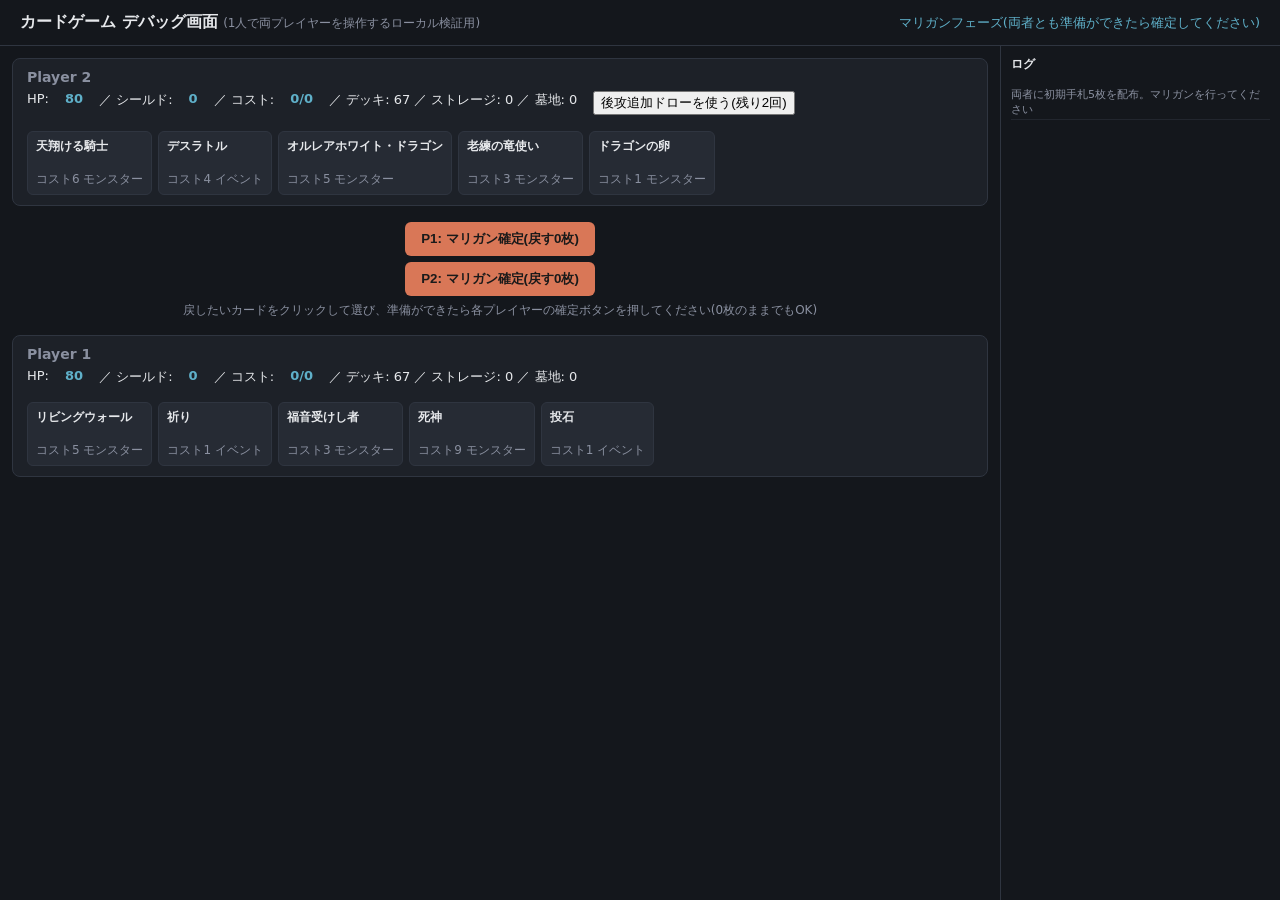
==== ui/index.html @ 90646e66 "Add files via upload" ====
<!DOCTYPE html>
<html lang="ja">
<head>
<meta charset="UTF-8" />
<meta name="viewport" content="width=device-width, initial-scale=1.0" />
<title>カードゲーム デバッグ画面</title>
<link rel="stylesheet" href="style.css" />
</head>
<body>
  <header>
    <h1>カードゲーム デバッグ画面 <span class="sub">(1人で両プレイヤーを操作するローカル検証用)</span></h1>
    <div id="turn-info"></div>
  </header>

  <main>
    <section class="player-area" id="area-p2">
      <h2>Player 2</h2>
      <div class="stats" id="stats-p2"></div>
      <div class="board" id="board-p2"></div>
      <div class="hand" id="hand-p2"></div>
    </section>

    <section class="controls">
      <button id="btn-mulligan-p1" style="display:none;">P1: マリガン確定</button>
      <button id="btn-mulligan-p2" style="display:none;">P2: マリガン確定</button>
      <button id="btn-end-turn">ターン終了</button>
      <button id="btn-confirm-keep" style="display:none;">選択を確定(未選択なら「何も残さない」)</button>
      <button id="btn-attack-face" disabled>選択中のモンスターでプレイヤーへ直接攻撃</button>
      <button id="btn-cancel-select">選択解除</button>
      <div id="selection-info"></div>
    </section>

    <section class="player-area" id="area-p1">
      <h2>Player 1</h2>
      <div class="stats" id="stats-p1"></div>
      <div class="board" id="board-p1"></div>
      <div class="hand" id="hand-p1"></div>
    </section>
  </main>

  <aside id="log-panel">
    <h3>ログ</h3>
    <div id="log-content"></div>
  </aside>

  <script type="module" src="app.js"></script>
</body>
</html>
---- ui/style.css ----
:root {
  --bg: #14171c;
  --panel: #1d2128;
  --border: #2f3540;
  --text: #e6e8eb;
  --muted: #8a90a0;
  --accent: #d97757;
  --accent2: #5fb0c9;
  --danger: #e06565;
  --good: #6fbf73;
}

* { box-sizing: border-box; }

body {
  margin: 0;
  font-family: "Hiragino Sans", "Noto Sans JP", system-ui, sans-serif;
  background: var(--bg);
  color: var(--text);
  display: grid;
  grid-template-rows: auto 1fr;
  grid-template-columns: 1fr 280px;
  min-height: 100vh;
}

header {
  grid-column: 1 / -1;
  padding: 12px 20px;
  border-bottom: 1px solid var(--border);
  display: flex;
  justify-content: space-between;
  align-items: center;
}
header h1 { font-size: 16px; margin: 0; font-weight: 600; }
header .sub { color: var(--muted); font-weight: 400; font-size: 12px; }
#turn-info { font-size: 13px; color: var(--accent2); }

main {
  display: flex;
  flex-direction: column;
  gap: 10px;
  padding: 12px;
  overflow-y: auto;
}

.player-area {
  background: var(--panel);
  border: 1px solid var(--border);
  border-radius: 8px;
  padding: 10px 14px;
}
.player-area h2 { margin: 0 0 6px; font-size: 14px; color: var(--muted); }

.stats {
  display: flex;
  gap: 16px;
  font-size: 13px;
  margin-bottom: 8px;
}
.stats b { color: var(--accent2); }

.board {
  display: grid;
  grid-template-columns: repeat(5, 1fr);
  gap: 6px;
  margin-bottom: 8px;
}

.hand {
  display: flex;
  flex-wrap: wrap;
  gap: 6px;
}

.card {
  border: 1px solid var(--border);
  border-radius: 6px;
  padding: 6px 8px;
  font-size: 12px;
  background: #262b34;
  cursor: pointer;
  min-height: 64px;
  display: flex;
  flex-direction: column;
  justify-content: space-between;
  transition: border-color 0.1s;
}
.card:hover { border-color: var(--accent2); }
.card.selected { border-color: var(--accent); box-shadow: 0 0 0 1px var(--accent); }
.card.empty-slot { background: transparent; border-style: dashed; color: var(--muted); cursor: default; align-items: center; justify-content: center; }
.card.event-zone { border-color: var(--accent2); color: var(--accent2); font-size: 11px; }
.card .name { font-weight: 600; }
.card .stat-line { color: var(--muted); }
.card .keywords { color: var(--accent); font-size: 11px; }
.card.event { border-color: var(--accent2); }
.card.sick { opacity: 0.55; }
.card button.tr-btn {
  margin-top: 4px;
  font-size: 11px;
  background: var(--accent);
  border: none;
  border-radius: 4px;
  color: #1a1a1a;
  padding: 2px 4px;
  cursor: pointer;
}

.controls {
  display: flex;
  flex-direction: column;
  align-items: center;
  gap: 6px;
  padding: 6px 0;
}
.controls button {
  background: var(--accent);
  border: none;
  color: #1a1a1a;
  font-weight: 600;
  padding: 8px 16px;
  border-radius: 6px;
  cursor: pointer;
}
.controls button:disabled { opacity: 0.4; cursor: not-allowed; }
#selection-info { font-size: 12px; color: var(--muted); min-height: 16px; }

#log-panel {
  grid-row: 2;
  grid-column: 2;
  border-left: 1px solid var(--border);
  padding: 10px;
  overflow-y: auto;
  font-size: 11px;
  color: var(--muted);
}
#log-panel h3 { font-size: 12px; color: var(--text); margin-top: 0; }
#log-content div { padding: 2px 0; border-bottom: 1px solid #22262e; }

.winner-banner {
  grid-column: 1 / -1;
  background: var(--good);
  color: #10130f;
  text-align: center;
  padding: 8px;
  font-weight: 700;
}
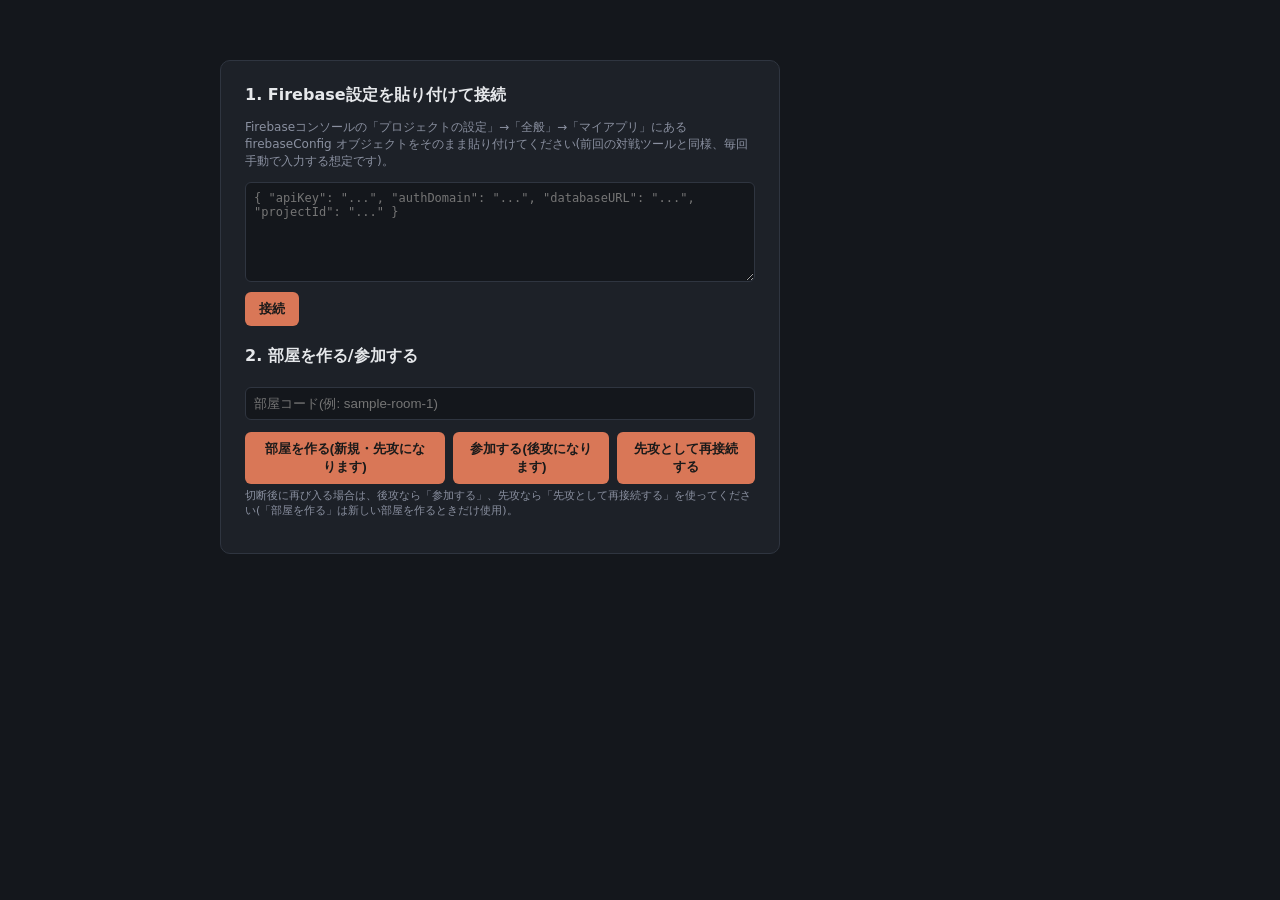
==== commit 27530dfe: "Update index.html" ====
--- a/ui/index.html
+++ b/ui/index.html
@@ -3,46 +3,125 @@
 <head>
 <meta charset="UTF-8" />
 <meta name="viewport" content="width=device-width, initial-scale=1.0" />
-<title>カードゲーム デバッグ画面</title>
+<title>カードゲーム オンライン対戦</title>
 <link rel="stylesheet" href="style.css" />
+<style>
+  #setup-screen {
+    max-width: 560px;
+    margin: 60px auto;
+    padding: 24px;
+    background: var(--panel);
+    border: 1px solid var(--border);
+    border-radius: 10px;
+  }
+  #setup-screen h2 { margin-top: 0; font-size: 16px; }
+  #setup-screen textarea {
+    width: 100%;
+    min-height: 100px;
+    background: #14171c;
+    color: var(--text);
+    border: 1px solid var(--border);
+    border-radius: 6px;
+    padding: 8px;
+    font-family: monospace;
+    font-size: 12px;
+  }
+  #setup-screen input[type="text"] {
+    width: 100%;
+    padding: 8px;
+    background: #14171c;
+    color: var(--text);
+    border: 1px solid var(--border);
+    border-radius: 6px;
+    margin: 6px 0;
+  }
+  #setup-screen .row { display: flex; gap: 8px; margin-top: 6px; }
+  #setup-screen button {
+    background: var(--accent);
+    border: none;
+    color: #1a1a1a;
+    font-weight: 600;
+    padding: 8px 14px;
+    border-radius: 6px;
+    cursor: pointer;
+  }
+  #setup-status { font-size: 12px; color: var(--muted); margin-top: 8px; white-space: pre-wrap; }
+  #game-screen { display: none; }
+  .hidden-hand-card {
+    border: 1px solid var(--border);
+    border-radius: 6px;
+    background: repeating-linear-gradient(45deg, #262b34, #262b34 6px, #2c323d 6px, #2c323d 12px);
+    min-height: 64px;
+  }
+</style>
 </head>
 <body>
-  <header>
-    <h1>カードゲーム デバッグ画面 <span class="sub">(1人で両プレイヤーを操作するローカル検証用)</span></h1>
-    <div id="turn-info"></div>
-  </header>
+  <div id="setup-screen">
+    <h2>1. Firebase設定を貼り付けて接続</h2>
+    <p style="font-size:12px;color:var(--muted);">Firebaseコンソールの「プロジェクトの設定」→「全般」→「マイアプリ」にある firebaseConfig オブジェクトをそのまま貼り付けてください(前回の対戦ツールと同様、毎回手動で入力する想定です)。</p>
+    <textarea id="firebase-config-input" placeholder='{ "apiKey": "...", "authDomain": "...", "databaseURL": "...", "projectId": "..." }'></textarea>
+    <div class="row"><button id="btn-connect">接続</button></div>
 
-  <main>
-    <section class="player-area" id="area-p2">
-      <h2>Player 2</h2>
-      <div class="stats" id="stats-p2"></div>
-      <div class="board" id="board-p2"></div>
-      <div class="hand" id="hand-p2"></div>
-    </section>
+    <h2 style="margin-top:20px;">2. 部屋を作る/参加する</h2>
+    <input type="text" id="room-code-input" placeholder="部屋コード(例: sample-room-1)" disabled />
+    <div class="row">
+      <button id="btn-create-room" disabled>部屋を作る(新規・先攻になります)</button>
+      <button id="btn-join-room" disabled>参加する(後攻になります)</button>
+      <button id="btn-rejoin-host" disabled>先攻として再接続する</button>
+    </div>
+    <p style="font-size:11px;color:var(--muted);margin-top:4px;">
+      切断後に再び入る場合は、後攻なら「参加する」、先攻なら「先攻として再接続する」を使ってください(「部屋を作る」は新しい部屋を作るときだけ使用)。
+    </p>
+    <div id="setup-status"></div>
+  </div>
 
-    <section class="controls">
-      <button id="btn-mulligan-p1" style="display:none;">P1: マリガン確定</button>
-      <button id="btn-mulligan-p2" style="display:none;">P2: マリガン確定</button>
-      <button id="btn-end-turn">ターン終了</button>
-      <button id="btn-confirm-keep" style="display:none;">選択を確定(未選択なら「何も残さない」)</button>
-      <button id="btn-attack-face" disabled>選択中のモンスターでプレイヤーへ直接攻撃</button>
-      <button id="btn-cancel-select">選択解除</button>
-      <div id="selection-info"></div>
-    </section>
+  <div id="game-screen">
+    <header>
+      <h1>カードゲーム オンライン対戦 <span class="sub" id="my-role-label"></span></h1>
+      <div id="turn-info"></div>
+    </header>
 
-    <section class="player-area" id="area-p1">
-      <h2>Player 1</h2>
-      <div class="stats" id="stats-p1"></div>
-      <div class="board" id="board-p1"></div>
-      <div class="hand" id="hand-p1"></div>
-    </section>
-  </main>
+    <main>
+      <section class="player-area" id="area-opponent">
+        <h2 id="opponent-label">相手</h2>
+        <div class="stats" id="stats-opponent"></div>
+        <div class="board" id="board-opponent"></div>
+        <div class="hand" id="hand-opponent"></div>
+      </section>
 
-  <aside id="log-panel">
-    <h3>ログ</h3>
-    <div id="log-content"></div>
-  </aside>
+      <section class="controls">
+        <button id="btn-mulligan-me" style="display:none;">マリガン確定</button>
+        <button id="btn-end-turn">ターン終了</button>
+        <button id="btn-confirm-keep" style="display:none;">選択を確定(未選択なら「何も残さない」)</button>
+        <button id="btn-attack-face" disabled>選択中のモンスターでプレイヤーへ直接攻撃</button>
+        <button id="btn-cancel-select">選択解除</button>
+        <div id="selection-info"></div>
+      </section>
 
-  <script type="module" src="app.js"></script>
+      <section class="player-area" id="area-me">
+        <h2 id="me-label">自分</h2>
+        <div class="stats" id="stats-me"></div>
+        <div class="board" id="board-me"></div>
+        <div class="hand" id="hand-me"></div>
+      </section>
+    </main>
+
+    <aside id="log-panel">
+      <h3>ログ</h3>
+      <div id="log-content"></div>
+    </aside>
+  </div>
+
+  <div id="zone-modal-overlay" style="display:none;">
+    <div id="zone-modal">
+      <div id="zone-modal-header">
+        <span id="zone-modal-title"></span>
+        <button id="zone-modal-close">閉じる</button>
+      </div>
+      <div id="zone-modal-content"></div>
+    </div>
+  </div>
+
+  <script type="module" src="online-app.js"></script>
 </body>
 </html>
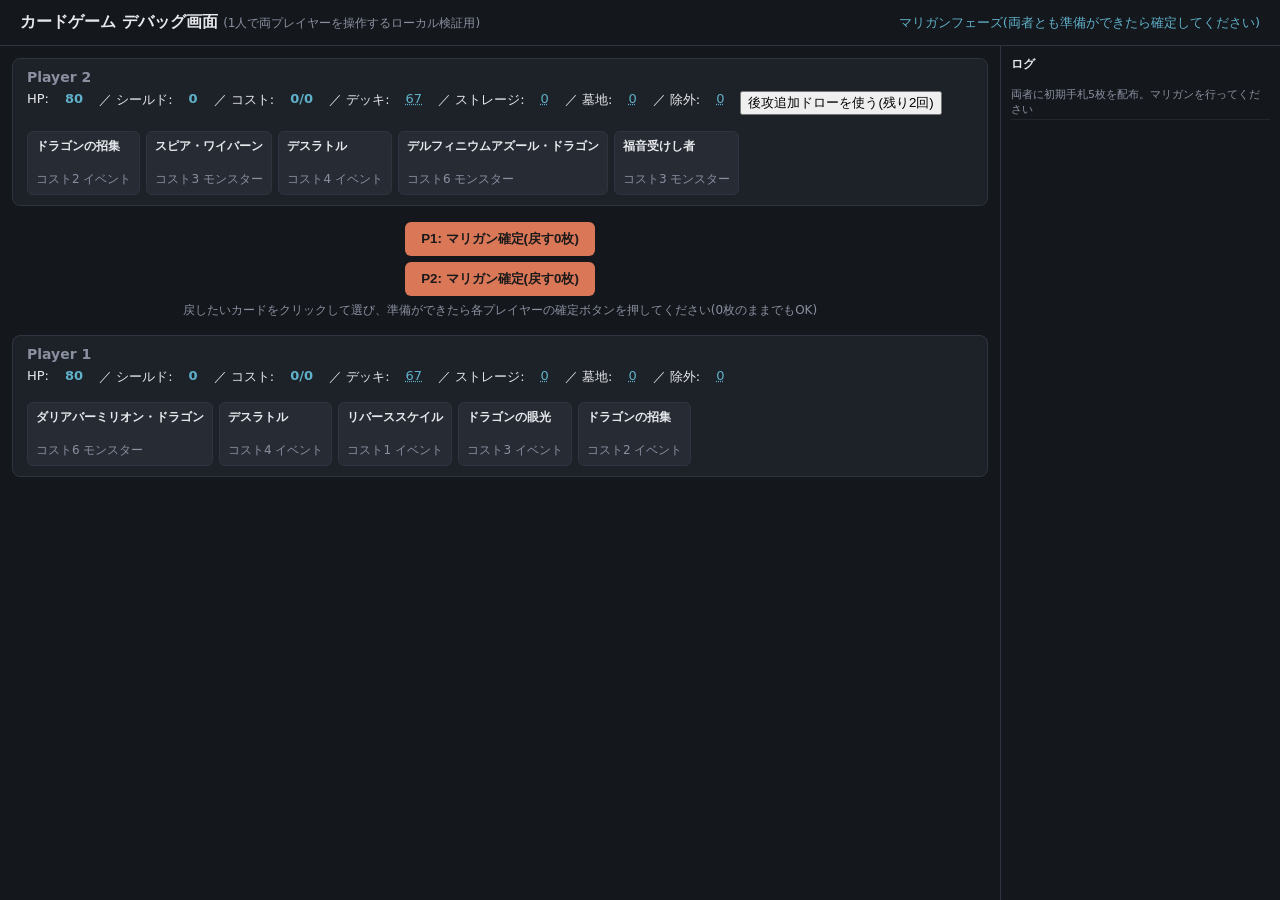
==== commit e951a0d0: "Update index.html" ====
--- a/ui/index.html
+++ b/ui/index.html
@@ -3,114 +3,45 @@
 <head>
 <meta charset="UTF-8" />
 <meta name="viewport" content="width=device-width, initial-scale=1.0" />
-<title>カードゲーム オンライン対戦</title>
+<title>カードゲーム デバッグ画面</title>
 <link rel="stylesheet" href="style.css" />
-<style>
-  #setup-screen {
-    max-width: 560px;
-    margin: 60px auto;
-    padding: 24px;
-    background: var(--panel);
-    border: 1px solid var(--border);
-    border-radius: 10px;
-  }
-  #setup-screen h2 { margin-top: 0; font-size: 16px; }
-  #setup-screen textarea {
-    width: 100%;
-    min-height: 100px;
-    background: #14171c;
-    color: var(--text);
-    border: 1px solid var(--border);
-    border-radius: 6px;
-    padding: 8px;
-    font-family: monospace;
-    font-size: 12px;
-  }
-  #setup-screen input[type="text"] {
-    width: 100%;
-    padding: 8px;
-    background: #14171c;
-    color: var(--text);
-    border: 1px solid var(--border);
-    border-radius: 6px;
-    margin: 6px 0;
-  }
-  #setup-screen .row { display: flex; gap: 8px; margin-top: 6px; }
-  #setup-screen button {
-    background: var(--accent);
-    border: none;
-    color: #1a1a1a;
-    font-weight: 600;
-    padding: 8px 14px;
-    border-radius: 6px;
-    cursor: pointer;
-  }
-  #setup-status { font-size: 12px; color: var(--muted); margin-top: 8px; white-space: pre-wrap; }
-  #game-screen { display: none; }
-  .hidden-hand-card {
-    border: 1px solid var(--border);
-    border-radius: 6px;
-    background: repeating-linear-gradient(45deg, #262b34, #262b34 6px, #2c323d 6px, #2c323d 12px);
-    min-height: 64px;
-  }
-</style>
 </head>
 <body>
-  <div id="setup-screen">
-    <h2>1. Firebase設定を貼り付けて接続</h2>
-    <p style="font-size:12px;color:var(--muted);">Firebaseコンソールの「プロジェクトの設定」→「全般」→「マイアプリ」にある firebaseConfig オブジェクトをそのまま貼り付けてください(前回の対戦ツールと同様、毎回手動で入力する想定です)。</p>
-    <textarea id="firebase-config-input" placeholder='{ "apiKey": "...", "authDomain": "...", "databaseURL": "...", "projectId": "..." }'></textarea>
-    <div class="row"><button id="btn-connect">接続</button></div>
+  <header>
+    <h1>カードゲーム デバッグ画面 <span class="sub">(1人で両プレイヤーを操作するローカル検証用)</span></h1>
+    <div id="turn-info"></div>
+  </header>
 
-    <h2 style="margin-top:20px;">2. 部屋を作る/参加する</h2>
-    <input type="text" id="room-code-input" placeholder="部屋コード(例: sample-room-1)" disabled />
-    <div class="row">
-      <button id="btn-create-room" disabled>部屋を作る(新規・先攻になります)</button>
-      <button id="btn-join-room" disabled>参加する(後攻になります)</button>
-      <button id="btn-rejoin-host" disabled>先攻として再接続する</button>
-    </div>
-    <p style="font-size:11px;color:var(--muted);margin-top:4px;">
-      切断後に再び入る場合は、後攻なら「参加する」、先攻なら「先攻として再接続する」を使ってください(「部屋を作る」は新しい部屋を作るときだけ使用)。
-    </p>
-    <div id="setup-status"></div>
-  </div>
+  <main>
+    <section class="player-area" id="area-p2">
+      <h2>Player 2</h2>
+      <div class="stats" id="stats-p2"></div>
+      <div class="board" id="board-p2"></div>
+      <div class="hand" id="hand-p2"></div>
+    </section>
 
-  <div id="game-screen">
-    <header>
-      <h1>カードゲーム オンライン対戦 <span class="sub" id="my-role-label"></span></h1>
-      <div id="turn-info"></div>
-    </header>
+    <section class="controls">
+      <button id="btn-mulligan-p1" style="display:none;">P1: マリガン確定</button>
+      <button id="btn-mulligan-p2" style="display:none;">P2: マリガン確定</button>
+      <button id="btn-end-turn">ターン終了</button>
+      <button id="btn-confirm-keep" style="display:none;">選択を確定(未選択なら「何も残さない」)</button>
+      <button id="btn-attack-face" disabled>選択中のモンスターでプレイヤーへ直接攻撃</button>
+      <button id="btn-cancel-select">選択解除</button>
+      <div id="selection-info"></div>
+    </section>
 
-    <main>
-      <section class="player-area" id="area-opponent">
-        <h2 id="opponent-label">相手</h2>
-        <div class="stats" id="stats-opponent"></div>
-        <div class="board" id="board-opponent"></div>
-        <div class="hand" id="hand-opponent"></div>
-      </section>
+    <section class="player-area" id="area-p1">
+      <h2>Player 1</h2>
+      <div class="stats" id="stats-p1"></div>
+      <div class="board" id="board-p1"></div>
+      <div class="hand" id="hand-p1"></div>
+    </section>
+  </main>
 
-      <section class="controls">
-        <button id="btn-mulligan-me" style="display:none;">マリガン確定</button>
-        <button id="btn-end-turn">ターン終了</button>
-        <button id="btn-confirm-keep" style="display:none;">選択を確定(未選択なら「何も残さない」)</button>
-        <button id="btn-attack-face" disabled>選択中のモンスターでプレイヤーへ直接攻撃</button>
-        <button id="btn-cancel-select">選択解除</button>
-        <div id="selection-info"></div>
-      </section>
-
-      <section class="player-area" id="area-me">
-        <h2 id="me-label">自分</h2>
-        <div class="stats" id="stats-me"></div>
-        <div class="board" id="board-me"></div>
-        <div class="hand" id="hand-me"></div>
-      </section>
-    </main>
-
-    <aside id="log-panel">
-      <h3>ログ</h3>
-      <div id="log-content"></div>
-    </aside>
-  </div>
+  <aside id="log-panel">
+    <h3>ログ</h3>
+    <div id="log-content"></div>
+  </aside>
 
   <div id="zone-modal-overlay" style="display:none;">
     <div id="zone-modal">
@@ -122,6 +53,16 @@
     </div>
   </div>
 
-  <script type="module" src="online-app.js"></script>
+  <div id="picker-modal-overlay" style="display:none;">
+    <div id="zone-modal">
+      <div id="zone-modal-header">
+        <span id="picker-modal-title"></span>
+        <button id="picker-modal-cancel">キャンセル</button>
+      </div>
+      <div id="picker-modal-list"></div>
+    </div>
+  </div>
+
+  <script type="module" src="app.js"></script>
 </body>
 </html>
--- a/ui/style.css
+++ b/ui/style.css
@@ -104,6 +104,11 @@
   padding: 2px 4px;
   cursor: pointer;
 }
+.card .tr-countdown {
+  margin-top: 4px;
+  font-size: 10px;
+  color: var(--muted);
+}
 
 .controls {
   display: flex;
@@ -144,3 +149,54 @@
   padding: 8px;
   font-weight: 700;
 }
+
+.zone-link {
+  text-decoration: underline dotted;
+  cursor: pointer;
+  color: var(--accent2);
+}
+.zone-link:hover { color: var(--accent); }
+
+#zone-modal-overlay {
+  position: fixed;
+  inset: 0;
+  background: rgba(0,0,0,0.6);
+  display: flex;
+  align-items: center;
+  justify-content: center;
+  z-index: 100;
+}
+#zone-modal {
+  background: var(--panel);
+  border: 1px solid var(--border);
+  border-radius: 8px;
+  width: min(420px, 90vw);
+  max-height: 70vh;
+  display: flex;
+  flex-direction: column;
+}
+#zone-modal-header {
+  display: flex;
+  justify-content: space-between;
+  align-items: center;
+  padding: 10px 14px;
+  border-bottom: 1px solid var(--border);
+  font-weight: 600;
+}
+#zone-modal-header button {
+  background: var(--accent);
+  border: none;
+  color: #1a1a1a;
+  padding: 4px 10px;
+  border-radius: 4px;
+  cursor: pointer;
+}
+#zone-modal-content {
+  padding: 10px 14px;
+  overflow-y: auto;
+  font-size: 13px;
+}
+#zone-modal-content div {
+  padding: 3px 0;
+  border-bottom: 1px solid #22262e;
+}
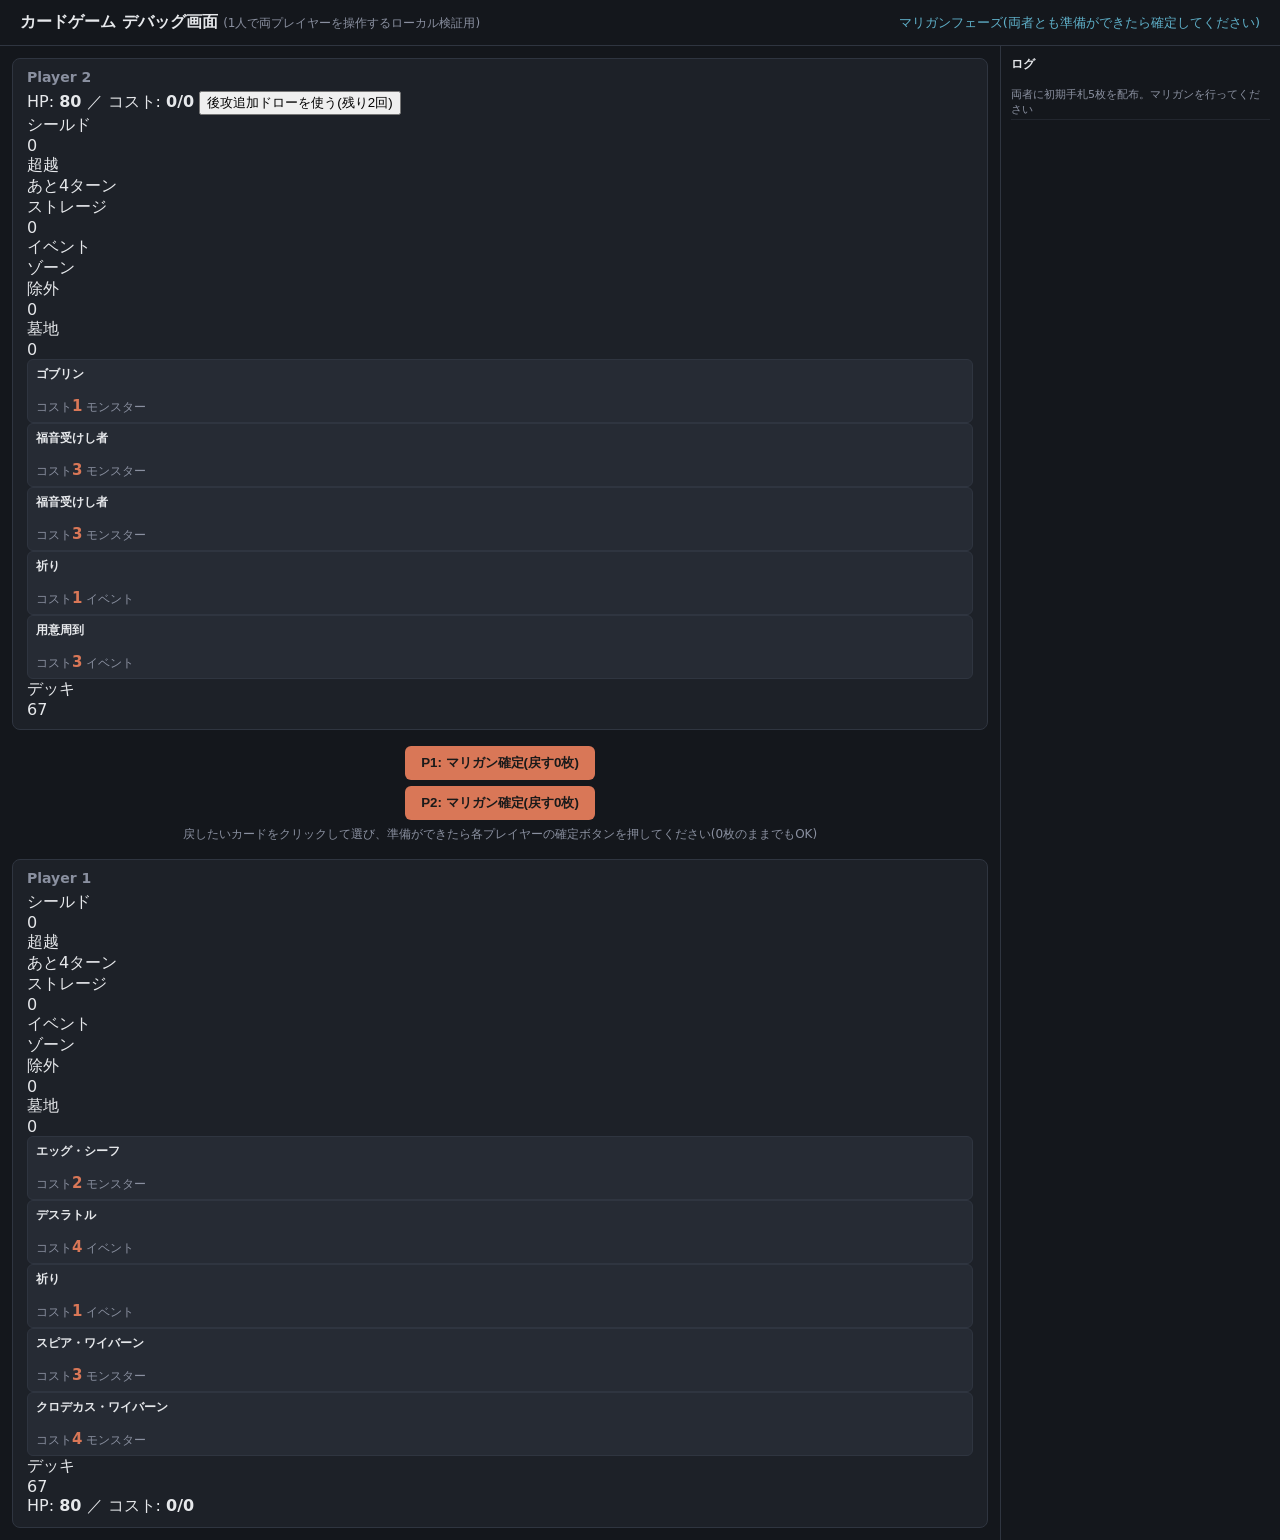
==== commit c41db6de: "Update index.html" ====
--- a/ui/index.html
+++ b/ui/index.html
@@ -15,9 +15,42 @@
   <main>
     <section class="player-area" id="area-p2">
       <h2>Player 2</h2>
-      <div class="stats" id="stats-p2"></div>
-      <div class="board" id="board-p2"></div>
-      <div class="hand" id="hand-p2"></div>
+      <div class="mini-stats" id="stats-p2"></div>
+      <div class="board-layout">
+        <div class="side-col left-col">
+          <div class="zone-box shield-box">
+            <div class="zone-label">シールド</div>
+            <div class="zone-value shield-value" id="shield-value-p2">0</div>
+          </div>
+          <div class="zone-box transcend-box" id="transcend-box-p2">
+            <div class="zone-label">超越</div>
+            <div class="zone-value" id="transcend-value-p2">-</div>
+          </div>
+          <div class="zone-box clickable-zone" id="storage-zone-p2">
+            <div class="zone-label">ストレージ</div>
+            <div class="zone-value" id="storage-count-p2">0</div>
+          </div>
+        </div>
+        <div class="board-row" id="board-p2"></div>
+        <div class="zone-box event-zone-box">
+          <div class="zone-label">イベント<br />ゾーン</div>
+        </div>
+        <div class="side-col right-stack">
+          <div class="zone-box clickable-zone" id="exile-zone-p2">
+            <div class="zone-label">除外</div>
+            <div class="zone-value" id="exile-count-p2">0</div>
+          </div>
+          <div class="zone-box clickable-zone" id="graveyard-zone-p2">
+            <div class="zone-label">墓地</div>
+            <div class="zone-value" id="graveyard-count-p2">0</div>
+          </div>
+        </div>
+        <div class="hand-row" id="hand-p2"></div>
+        <div class="zone-box clickable-zone deck-zone-box" id="deck-zone-p2">
+          <div class="zone-label">デッキ</div>
+          <div class="zone-value" id="deck-count-p2">0</div>
+        </div>
+      </div>
     </section>
 
     <section class="controls">
@@ -32,9 +65,42 @@
 
     <section class="player-area" id="area-p1">
       <h2>Player 1</h2>
-      <div class="stats" id="stats-p1"></div>
-      <div class="board" id="board-p1"></div>
-      <div class="hand" id="hand-p1"></div>
+      <div class="board-layout">
+        <div class="side-col left-col">
+          <div class="zone-box shield-box">
+            <div class="zone-label">シールド</div>
+            <div class="zone-value shield-value" id="shield-value-p1">0</div>
+          </div>
+          <div class="zone-box transcend-box" id="transcend-box-p1">
+            <div class="zone-label">超越</div>
+            <div class="zone-value" id="transcend-value-p1">-</div>
+          </div>
+          <div class="zone-box clickable-zone" id="storage-zone-p1">
+            <div class="zone-label">ストレージ</div>
+            <div class="zone-value" id="storage-count-p1">0</div>
+          </div>
+        </div>
+        <div class="board-row" id="board-p1"></div>
+        <div class="zone-box event-zone-box">
+          <div class="zone-label">イベント<br />ゾーン</div>
+        </div>
+        <div class="side-col right-stack">
+          <div class="zone-box clickable-zone" id="exile-zone-p1">
+            <div class="zone-label">除外</div>
+            <div class="zone-value" id="exile-count-p1">0</div>
+          </div>
+          <div class="zone-box clickable-zone" id="graveyard-zone-p1">
+            <div class="zone-label">墓地</div>
+            <div class="zone-value" id="graveyard-count-p1">0</div>
+          </div>
+        </div>
+        <div class="hand-row" id="hand-p1"></div>
+        <div class="zone-box clickable-zone deck-zone-box" id="deck-zone-p1">
+          <div class="zone-label">デッキ</div>
+          <div class="zone-value" id="deck-count-p1">0</div>
+        </div>
+      </div>
+      <div class="mini-stats" id="stats-p1"></div>
     </section>
   </main>
 
--- a/ui/style.css
+++ b/ui/style.css
@@ -84,6 +84,7 @@
   flex-direction: column;
   justify-content: space-between;
   transition: border-color 0.1s;
+  position: relative; /* ツールチップの基準位置にする */
 }
 .card:hover { border-color: var(--accent2); }
 .card.selected { border-color: var(--accent); box-shadow: 0 0 0 1px var(--accent); }
@@ -91,9 +92,40 @@
 .card.event-zone { border-color: var(--accent2); color: var(--accent2); font-size: 11px; }
 .card .name { font-weight: 600; }
 .card .stat-line { color: var(--muted); }
+.card .cost-num {
+  color: var(--accent);
+  font-weight: 800;
+  font-size: 1.25em;
+}
 .card .keywords { color: var(--accent); font-size: 11px; }
 .card.event { border-color: var(--accent2); }
 .card.sick { opacity: 0.55; }
+
+/* カード効果のホバーツールチップ(偉人カードゲームと同様の仕様) */
+.card-effect-tooltip {
+  position: absolute;
+  left: 50%;
+  bottom: calc(100% + 6px);
+  transform: translateX(-50%);
+  width: max-content;
+  max-width: 220px;
+  background: #0f1216;
+  border: 1px solid var(--accent2);
+  border-radius: 6px;
+  padding: 8px 10px;
+  font-size: 11px;
+  line-height: 1.5;
+  color: var(--text);
+  white-space: normal;
+  z-index: 50;
+  opacity: 0;
+  pointer-events: none;
+  transition: opacity 0.1s;
+  box-shadow: 0 4px 12px rgba(0,0,0,0.5);
+}
+.card:hover .card-effect-tooltip {
+  opacity: 1;
+}
 .card button.tr-btn {
   margin-top: 4px;
   font-size: 11px;
@@ -200,3 +232,24 @@
   padding: 3px 0;
   border-bottom: 1px solid #22262e;
 }
+
+#picker-modal-list {
+  padding: 10px 14px;
+  overflow-y: auto;
+  display: flex;
+  flex-direction: column;
+  gap: 6px;
+}
+#picker-modal-list button.picker-item {
+  text-align: left;
+  background: #262b34;
+  border: 1px solid var(--border);
+  color: var(--text);
+  padding: 8px 10px;
+  border-radius: 6px;
+  cursor: pointer;
+  font-size: 13px;
+}
+#picker-modal-list button.picker-item:hover {
+  border-color: var(--accent2);
+}
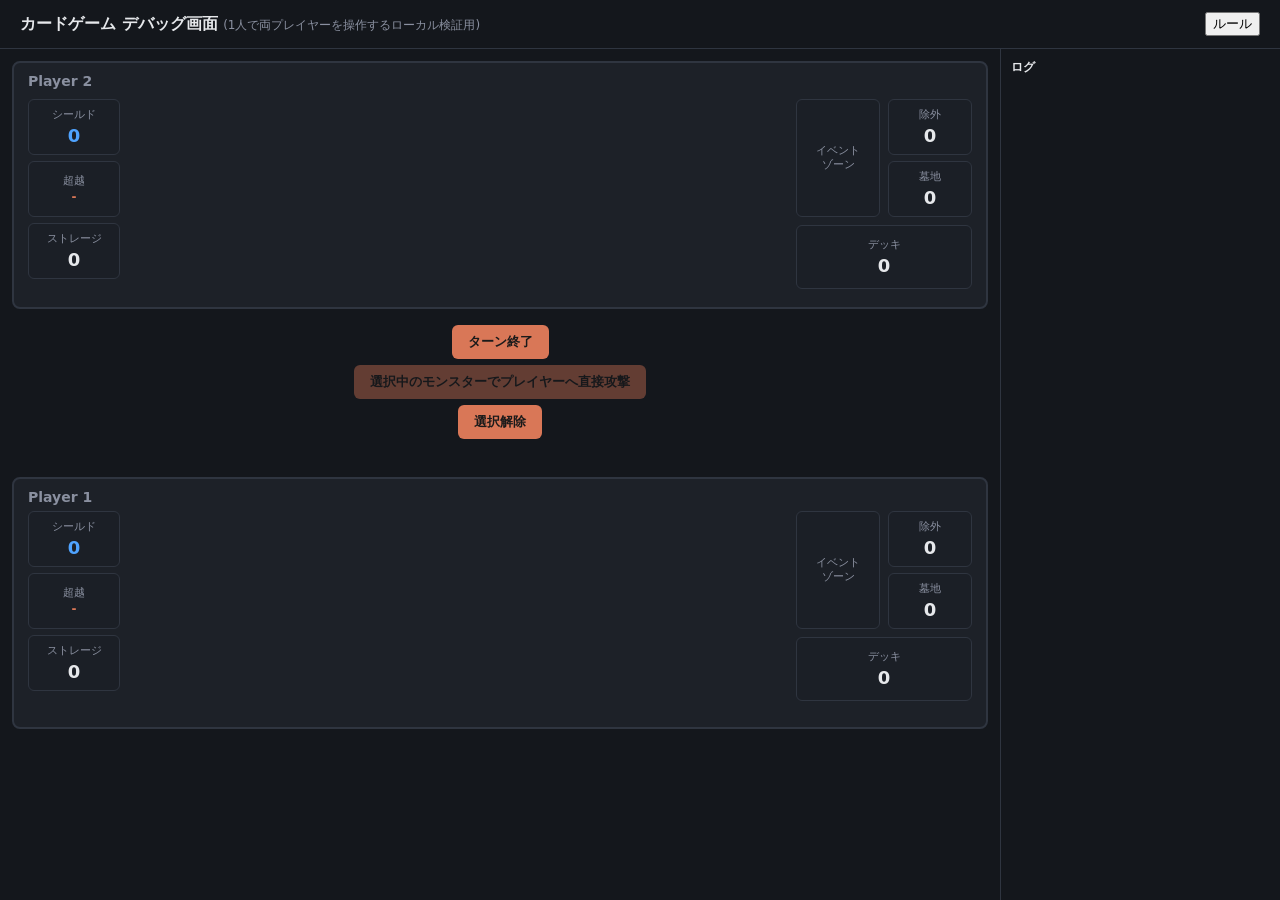
==== commit 3727ad3a: "Update index.html" ====
--- a/ui/index.html
+++ b/ui/index.html
@@ -10,6 +10,7 @@
   <header>
     <h1>カードゲーム デバッグ画面 <span class="sub">(1人で両プレイヤーを操作するローカル検証用)</span></h1>
     <div id="turn-info"></div>
+    <button class="btn-open-rules">ルール</button>
   </header>
 
   <main>
@@ -32,7 +33,7 @@
           </div>
         </div>
         <div class="board-row" id="board-p2"></div>
-        <div class="zone-box event-zone-box">
+        <div class="zone-box event-zone-box" id="event-zone-p2">
           <div class="zone-label">イベント<br />ゾーン</div>
         </div>
         <div class="side-col right-stack">
@@ -81,7 +82,7 @@
           </div>
         </div>
         <div class="board-row" id="board-p1"></div>
-        <div class="zone-box event-zone-box">
+        <div class="zone-box event-zone-box" id="event-zone-p1">
           <div class="zone-label">イベント<br />ゾーン</div>
         </div>
         <div class="side-col right-stack">
@@ -129,6 +130,16 @@
     </div>
   </div>
 
+  <div id="rules-modal-overlay" style="display:none;">
+    <div id="rules-modal">
+      <div id="rules-modal-header">
+        <button id="btn-close-rules">✕ 閉じる</button>
+        <span class="rules-modal-title">ルール説明</span>
+      </div>
+      <div id="rules-modal-content"></div>
+    </div>
+  </div>
+
   <script type="module" src="app.js"></script>
 </body>
 </html>
--- a/ui/style.css
+++ b/ui/style.css
@@ -35,6 +35,34 @@
 header .sub { color: var(--muted); font-weight: 400; font-size: 12px; }
 #turn-info { font-size: 13px; color: var(--accent2); }
 
+/* 「ゲームを終了する」はターン終了ボタンと間違えて押されないよう、中央から離した右上に配置する */
+#header-end-game-controls {
+  display: flex;
+  gap: 6px;
+}
+#header-end-game-controls button {
+  font-size: 11px;
+  padding: 5px 10px;
+  border-radius: 5px;
+  border: 1px solid var(--border);
+  background: transparent;
+  color: var(--muted);
+  cursor: pointer;
+}
+#header-end-game-controls button:hover {
+  border-color: var(--danger);
+  color: var(--danger);
+}
+#header-end-game-controls #btn-end-game-confirm {
+  background: var(--danger);
+  border-color: var(--danger);
+  color: #fff;
+}
+#header-end-game-controls #btn-end-game-confirm:hover {
+  opacity: 0.85;
+  color: #fff;
+}
+
 main {
   display: flex;
   flex-direction: column;
@@ -45,31 +73,193 @@
 
 .player-area {
   background: var(--panel);
-  border: 1px solid var(--border);
+  border: 2px solid var(--border);
   border-radius: 8px;
   padding: 10px 14px;
+  transition: border-color 0.15s, box-shadow 0.15s;
 }
 .player-area h2 { margin: 0 0 6px; font-size: 14px; color: var(--muted); }
 
-.stats {
+/* 現在ターン中のプレイヤーの盤面を色付きの枠線でわかりやすくする */
+.player-area.active-turn {
+  border-color: var(--good);
+  box-shadow: 0 0 0 1px var(--good);
+}
+.player-area.active-turn h2 {
+  color: var(--good);
+}
+.player-area.active-turn h2::after {
+  content: "● 手番";
+  margin-left: 6px;
+  font-size: 11px;
+  font-weight: 700;
+}
+
+.mini-stats {
   display: flex;
   gap: 16px;
-  font-size: 13px;
-  margin-bottom: 8px;
-}
-.stats b { color: var(--accent2); }
-
-.board {
+  font-size: 12px;
+  color: var(--muted);
+  margin: 4px 0;
+}
+.mini-stats b { color: var(--accent2); }
+
+/* 盤面レイアウト: 左列(シールド/HP/超越/ストレージ/除外) - 中央(場/手札) -
+   イベントゾーン - 右列(コスト/墓地) - デッキ(中央〜右をまたぐ) - ターン終了ボタン(自分側のみ) */
+.board-layout {
   display: grid;
-  grid-template-columns: repeat(5, 1fr);
+  grid-template-columns: 92px 1fr 84px 84px;
+  grid-template-rows: auto auto auto;
+  gap: 8px;
+}
+.left-col {
+  grid-column: 1;
+  grid-row: 1 / 3;
+}
+.board-row {
+  grid-column: 2;
+  grid-row: 1;
+  display: grid;
+  grid-template-columns: repeat(4, 1fr);
   gap: 6px;
-  margin-bottom: 8px;
-}
-
-.hand {
+}
+.hand-row {
+  grid-column: 2;
+  grid-row: 2;
   display: flex;
   flex-wrap: wrap;
   gap: 6px;
+  align-content: flex-start;
+  position: relative; /* 直接攻撃ヒント表示の基準位置にする */
+  min-height: 64px; /* 手札が少ない/0枚でも、場(カード1枚分)と同じくらいの高さを常に確保し、クリックしやすくする */
+}
+.event-zone-box {
+  grid-column: 3;
+  grid-row: 1;
+}
+.right-stack {
+  grid-column: 4;
+  grid-row: 1;
+}
+.deck-zone-box {
+  grid-column: 3 / 5;
+  grid-row: 2;
+}
+/* 相手側は自分側と鏡写しにするため、場/手札(および付随するイベントゾーン・右列・デッキ)の行を入れ替える */
+.board-layout.mirrored .board-row { grid-row: 2; }
+.board-layout.mirrored .hand-row { grid-row: 1; }
+.board-layout.mirrored .event-zone-box { grid-row: 2; }
+.board-layout.mirrored .right-stack { grid-row: 2; }
+.board-layout.mirrored .deck-zone-box { grid-row: 1; }
+
+/* 手札ゾーンに攻撃対象としてのヒント表示を出す(モンスター選択中、相手の手札ゾーンをクリックで直接攻撃) */
+.hand-row.attack-target-hint {
+  outline: 2px dashed var(--danger);
+  outline-offset: 2px;
+  cursor: pointer;
+}
+.hand-row.attack-target-hint::after {
+  content: "プレイヤーへ直接攻撃";
+  position: absolute;
+  inset: 0;
+  display: flex;
+  align-items: center;
+  justify-content: center;
+  background: rgba(224, 101, 101, 0.15);
+  color: var(--danger);
+  font-weight: 700;
+  font-size: 13px;
+  pointer-events: none;
+}
+
+/* デッキの下に配置するターン終了ボタン(デッキと同程度の大きさ・見た目) */
+.turn-action-btn {
+  grid-column: 3 / 5;
+  grid-row: 3;
+  width: 100%;
+  min-height: 56px;
+  border: 1px solid var(--border);
+  border-radius: 6px;
+  background: var(--accent);
+  color: #1a1a1a;
+  font-weight: 700;
+  font-size: 14px;
+  cursor: pointer;
+}
+.turn-action-btn:disabled {
+  background: #262b34;
+  color: var(--muted);
+  border-color: var(--border);
+  cursor: default;
+}
+
+.side-col {
+  display: flex;
+  flex-direction: column;
+  gap: 6px;
+  height: 100%;
+}
+
+.zone-box {
+  border: 1px solid var(--border);
+  border-radius: 6px;
+  background: #1b1f26;
+  padding: 6px 8px;
+  text-align: center;
+  min-height: 56px;
+  display: flex;
+  flex-direction: column;
+  align-items: center;
+  justify-content: center;
+}
+.zone-box .zone-label {
+  font-size: 11px;
+  color: var(--muted);
+  line-height: 1.3;
+}
+.zone-box .zone-value {
+  font-size: 18px;
+  font-weight: 700;
+  margin-top: 2px;
+}
+.zone-box.shield-box .shield-value {
+  color: #4fa3ff; /* シールドはプレイヤーへのダメージに直結するため、他の数字と違う青系で強調 */
+}
+.zone-box.hp-box .zone-value {
+  color: var(--good); /* HPは緑系で表示 */
+}
+.zone-box.cost-box .zone-value {
+  color: var(--accent); /* コストはカード上の表記と揃えてアクセントカラーで表示 */
+}
+.zone-box.transcend-box .zone-value {
+  font-size: 12px;
+  color: var(--accent);
+}
+.zone-box.transcend-box.available .zone-value {
+  color: var(--good);
+  font-weight: 700;
+}
+.zone-box.transcend-box.selecting {
+  border-color: var(--good);
+  box-shadow: 0 0 0 1px var(--good);
+  background: rgba(111, 191, 115, 0.12);
+}
+.zone-box.clickable-zone {
+  cursor: pointer;
+  transition: border-color 0.1s;
+}
+.zone-box.clickable-zone:hover {
+  border-color: var(--accent2);
+}
+.event-zone-box {
+  color: var(--accent2);
+}
+/* 除外:ほぼゲームに関与しないため、他ゾーンのような大きな枠は使わず、
+   墓地等と同様にクリックで中身を確認できる小さいテキストリンクとして表示する */
+.exile-mini-link {
+  font-size: 12px;
+  text-align: center;
+  padding: 2px 0;
 }
 
 .card {
@@ -91,6 +281,16 @@
 .card.empty-slot { background: transparent; border-style: dashed; color: var(--muted); cursor: default; align-items: center; justify-content: center; }
 .card.event-zone { border-color: var(--accent2); color: var(--accent2); font-size: 11px; }
 .card .name { font-weight: 600; }
+.card .race-line {
+  font-size: 11px;
+  color: var(--muted);
+  line-height: 1.2;
+}
+.card .name.monster-name {
+  font-size: 15px;
+  font-weight: 800;
+  line-height: 1.25;
+}
 .card .stat-line { color: var(--muted); }
 .card .cost-num {
   color: var(--accent);
@@ -100,6 +300,11 @@
 .card .keywords { color: var(--accent); font-size: 11px; }
 .card.event { border-color: var(--accent2); }
 .card.sick { opacity: 0.55; }
+/* 超越の選択待ちモード中、対象になりうる自分のモンスターを目立たせる */
+.card.transcend-candidate {
+  border-color: var(--good);
+  box-shadow: 0 0 0 1px var(--good);
+}
 
 /* カード効果のホバーツールチップ(偉人カードゲームと同様の仕様) */
 .card-effect-tooltip {
@@ -126,21 +331,6 @@
 .card:hover .card-effect-tooltip {
   opacity: 1;
 }
-.card button.tr-btn {
-  margin-top: 4px;
-  font-size: 11px;
-  background: var(--accent);
-  border: none;
-  border-radius: 4px;
-  color: #1a1a1a;
-  padding: 2px 4px;
-  cursor: pointer;
-}
-.card .tr-countdown {
-  margin-top: 4px;
-  font-size: 10px;
-  color: var(--muted);
-}
 
 .controls {
   display: flex;
@@ -253,3 +443,81 @@
 #picker-modal-list button.picker-item:hover {
   border-color: var(--accent2);
 }
+
+/* ==========================================================
+   演出・効果音まわり(カード破壊・ダメージ・回復・召喚・ドロー)
+   JS側(app.js / online-app.js)のprocessUiEvents()から生成される。
+   ========================================================== */
+
+/* モンスターが破壊された瞬間、その枠に一瞬重ねて表示する演出。
+   派手めに: 赤い閃光→カード名がひび割れるように拡大しながらフェードアウト */
+.destroy-fx {
+  position: fixed;
+  pointer-events: none;
+  z-index: 500;
+  display: flex;
+  align-items: center;
+  justify-content: center;
+  border-radius: 8px;
+  animation: destroy-flash 0.6s ease-out forwards;
+}
+.destroy-fx-label {
+  font-weight: 700;
+  font-size: 13px;
+  color: #fff;
+  background: rgba(224, 101, 101, 0.92);
+  padding: 4px 10px;
+  border-radius: 6px;
+  box-shadow: 0 0 18px 4px rgba(224, 101, 101, 0.85);
+  animation: destroy-label 0.6s ease-out forwards;
+  white-space: nowrap;
+}
+@keyframes destroy-flash {
+  0% { background: rgba(224, 101, 101, 0.55); box-shadow: 0 0 0 0 rgba(224,101,101,0.9); }
+  15% { background: rgba(224, 101, 101, 0.28); box-shadow: 0 0 24px 10px rgba(224,101,101,0.6); }
+  100% { background: rgba(224, 101, 101, 0); box-shadow: 0 0 0 0 rgba(224,101,101,0); }
+}
+@keyframes destroy-label {
+  0% { transform: scale(0.7) rotate(-2deg); opacity: 0; }
+  20% { transform: scale(1.15) rotate(1deg); opacity: 1; }
+  70% { transform: scale(1) rotate(0deg); opacity: 1; }
+  100% { transform: scale(1.3) rotate(0deg); opacity: 0; }
+}
+
+/* まだ場に残っているモンスターがダメージを受けたときの、控えめな一瞬の赤フラッシュ */
+.card.hit-flash {
+  animation: hit-flash-anim 0.3s ease-out;
+}
+@keyframes hit-flash-anim {
+  0% { box-shadow: 0 0 0 2px rgba(224, 101, 101, 0.9) inset; }
+  100% { box-shadow: 0 0 0 0 rgba(224, 101, 101, 0) inset; }
+}
+
+/* 召喚された瞬間、控えめにポップインする演出 */
+.card.summon-pop {
+  animation: summon-pop-anim 0.35s ease-out;
+}
+@keyframes summon-pop-anim {
+  0% { transform: scale(0.85); opacity: 0.4; }
+  100% { transform: scale(1); opacity: 1; }
+}
+
+/* ダメージ・回復の数値ポップアップ(控えめ) */
+.floating-fx {
+  position: fixed;
+  pointer-events: none;
+  z-index: 500;
+  font-weight: 700;
+  font-size: 13px;
+  transform: translate(-50%, 0);
+  animation: float-up 0.9s ease-out forwards;
+  white-space: nowrap;
+}
+.floating-fx.dmg-text { color: #ff8a8a; text-shadow: 0 0 4px rgba(0,0,0,0.6); }
+.floating-fx.dmg-text-big { color: #ff8a8a; font-size: 18px; text-shadow: 0 0 6px rgba(0,0,0,0.7); }
+.floating-fx.heal-text { color: #8fe0a0; font-size: 15px; text-shadow: 0 0 5px rgba(0,0,0,0.7); }
+@keyframes float-up {
+  0% { opacity: 0; transform: translate(-50%, 4px) scale(0.9); }
+  15% { opacity: 1; transform: translate(-50%, -6px) scale(1.05); }
+  100% { opacity: 0; transform: translate(-50%, -34px) scale(1); }
+}
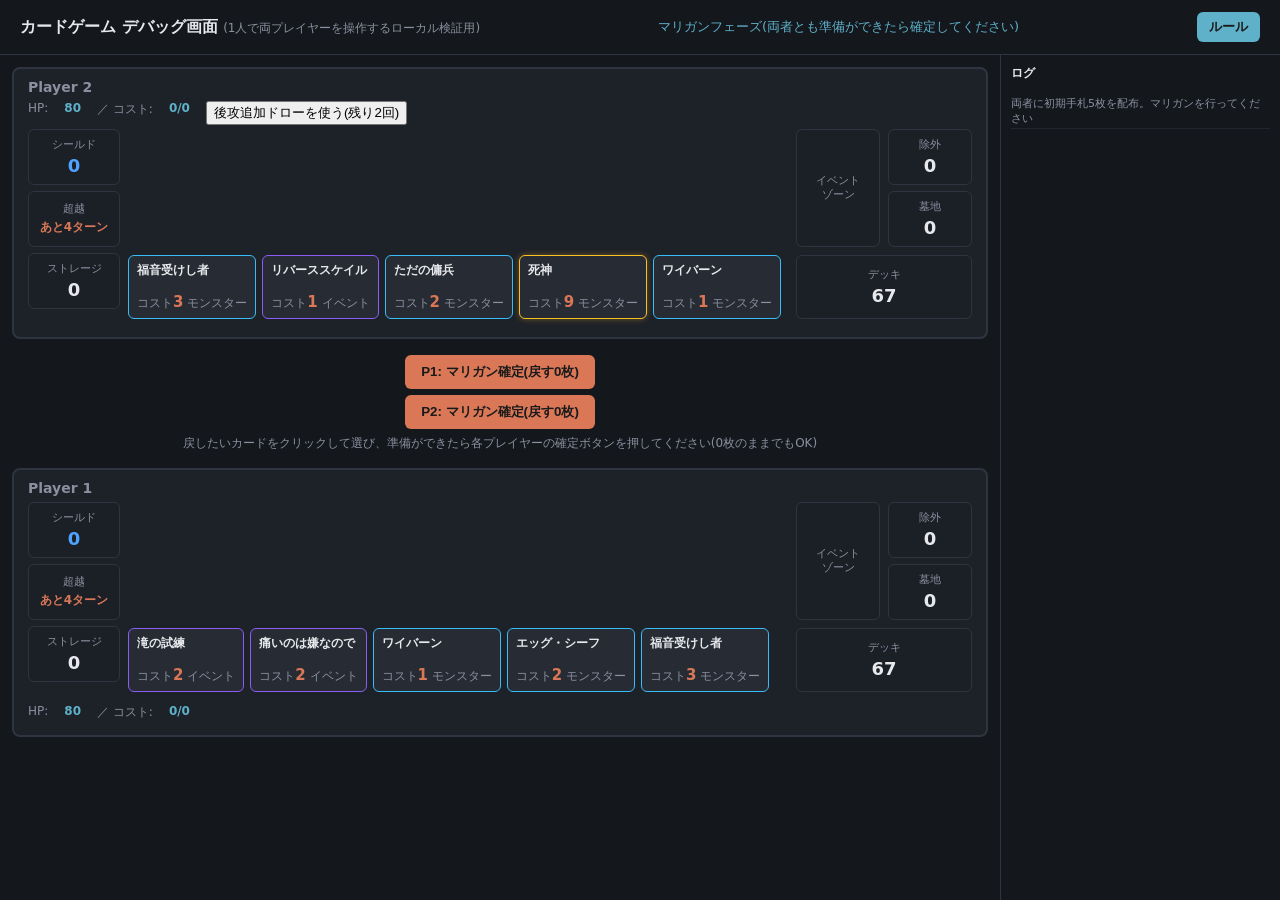
==== commit c19339f4: "Update index.html" ====
--- a/ui/index.html
+++ b/ui/index.html
@@ -120,11 +120,17 @@
     </div>
   </div>
 
+  <!-- 効果対象の選択専用モーダル(イベントカード・モンスター効果どちらの対象選択にも共通で使用)。
+       zone-modal-overlayと同じ「画面中央に固定表示」の見た目にした上で、
+       「今、効果対象を選択中です」と常時わかるバッジ・明滅する外枠を付けている -->
   <div id="picker-modal-overlay" style="display:none;">
-    <div id="zone-modal">
-      <div id="zone-modal-header">
-        <span id="picker-modal-title"></span>
-        <button id="picker-modal-cancel">キャンセル</button>
+    <div id="picker-modal-box">
+      <div id="picker-modal-header">
+        <div id="picker-modal-badge">🎯 対象を選択してください</div>
+        <div id="picker-modal-header-row">
+          <span id="picker-modal-title"></span>
+          <button id="picker-modal-cancel">キャンセル</button>
+        </div>
       </div>
       <div id="picker-modal-list"></div>
     </div>
--- a/ui/style.css
+++ b/ui/style.css
@@ -8,6 +8,11 @@
   --accent2: #5fb0c9;
   --danger: #e06565;
   --good: #6fbf73;
+  /* カード枠色(コスト帯・カード種別ごと。コストが上がるほど「強そう」に見えるよう寒色→暖色→金の順に配色) */
+  --tier-event: #8b5cf6;
+  --tier-low: #38bdf8;
+  --tier-mid: #f97316;
+  --tier-high: #fbbf24;
 }
 
 * { box-sizing: border-box; }
@@ -279,7 +284,7 @@
 .card:hover { border-color: var(--accent2); }
 .card.selected { border-color: var(--accent); box-shadow: 0 0 0 1px var(--accent); }
 .card.empty-slot { background: transparent; border-style: dashed; color: var(--muted); cursor: default; align-items: center; justify-content: center; }
-.card.event-zone { border-color: var(--accent2); color: var(--accent2); font-size: 11px; }
+.card.event-zone { border-color: var(--tier-event); color: var(--tier-event); font-size: 11px; }
 .card .name { font-weight: 600; }
 .card .race-line {
   font-size: 11px;
@@ -298,12 +303,38 @@
   font-size: 1.25em;
 }
 .card .keywords { color: var(--accent); font-size: 11px; }
-.card.event { border-color: var(--accent2); }
+.card.event { border-color: var(--tier-event); }
+/* コスト帯による枠色(1〜3/4〜7/8,9)。コストが高いほど強そうな印象になるよう寒色→暖色→金の順 */
+.card.tier-low { border-color: var(--tier-low); }
+.card.tier-mid { border-color: var(--tier-mid); }
+.card.tier-high { border-color: var(--tier-high); box-shadow: 0 0 6px rgba(251, 191, 36, 0.35); }
 .card.sick { opacity: 0.55; }
 /* 超越の選択待ちモード中、対象になりうる自分のモンスターを目立たせる */
 .card.transcend-candidate {
   border-color: var(--good);
   box-shadow: 0 0 0 1px var(--good);
+}
+
+/* リリース召喚の対象として選択可能なモンスター(クリック/ドラッグ&ドロップ共通) */
+.card.release-target {
+  border-color: var(--accent);
+  box-shadow: 0 0 0 1px var(--accent);
+  cursor: pointer;
+}
+
+/* ドラッグ中の手札を、ドロップ可能な場所の上に重ねたときのハイライト */
+.card.drag-target,
+.zone-box.drag-target {
+  border-color: var(--accent2);
+  box-shadow: 0 0 0 2px var(--accent2);
+}
+
+/* ドラッグ可能な手札カードは、つかめることが分かるカーソルにする */
+.card[draggable="true"] {
+  cursor: grab;
+}
+.card[draggable="true"]:active {
+  cursor: grabbing;
 }
 
 /* カード効果のホバーツールチップ(偉人カードゲームと同様の仕様) */
@@ -444,6 +475,88 @@
   border-color: var(--accent2);
 }
 
+/* ルール説明モーダル。長文になるため、本文だけがスクロールし、
+   閉じるボタンを含むヘッダーは常に左上に表示され続けるようにする */
+#rules-modal-overlay {
+  position: fixed;
+  inset: 0;
+  background: rgba(0,0,0,0.6);
+  display: flex;
+  align-items: center;
+  justify-content: center;
+  z-index: 200;
+}
+#rules-modal {
+  background: var(--panel);
+  border: 1px solid var(--border);
+  border-radius: 8px;
+  width: min(560px, 92vw);
+  max-height: 85vh;
+  display: flex;
+  flex-direction: column;
+  overflow: hidden;
+}
+#rules-modal-header {
+  display: flex;
+  align-items: center;
+  gap: 10px;
+  padding: 10px 14px;
+  border-bottom: 1px solid var(--border);
+  flex-shrink: 0;
+  background: var(--panel);
+}
+#rules-modal-header button {
+  background: var(--accent);
+  border: none;
+  color: #1a1a1a;
+  font-weight: 700;
+  padding: 6px 14px;
+  border-radius: 6px;
+  cursor: pointer;
+  flex-shrink: 0;
+}
+#rules-modal-header .rules-modal-title {
+  font-weight: 700;
+  font-size: 14px;
+}
+#rules-modal-content {
+  padding: 4px 16px 18px;
+  overflow-y: auto;
+  font-size: 13px;
+  line-height: 1.7;
+}
+#rules-modal-content h3 {
+  font-size: 14px;
+  margin: 18px 0 6px;
+  padding-top: 10px;
+  border-top: 1px solid #22262e;
+  color: var(--accent2);
+}
+#rules-modal-content h3:first-child { margin-top: 10px; padding-top: 0; border-top: none; }
+#rules-modal-content p { margin: 6px 0; }
+#rules-modal-content ul, #rules-modal-content ol { margin: 6px 0; padding-left: 20px; }
+#rules-modal-content li { margin: 3px 0; }
+#rules-modal-content table { border-collapse: collapse; width: 100%; margin: 8px 0; font-size: 12px; }
+#rules-modal-content th, #rules-modal-content td {
+  border: 1px solid var(--border);
+  padding: 5px 8px;
+  text-align: left;
+  vertical-align: top;
+}
+#rules-modal-content th { background: #262b34; }
+#rules-modal-content strong { color: var(--accent); }
+
+/* ホーム画面・対戦画面それぞれに置く「ルール」ボタン */
+.btn-open-rules {
+  background: var(--accent2);
+  border: none;
+  color: #1a1a1a;
+  font-weight: 600;
+  padding: 6px 12px;
+  border-radius: 6px;
+  cursor: pointer;
+}
+
 /* ==========================================================
    演出・効果音まわり(カード破壊・ダメージ・回復・召喚・ドロー)
    JS側(app.js / online-app.js)のprocessUiEvents()から生成される。
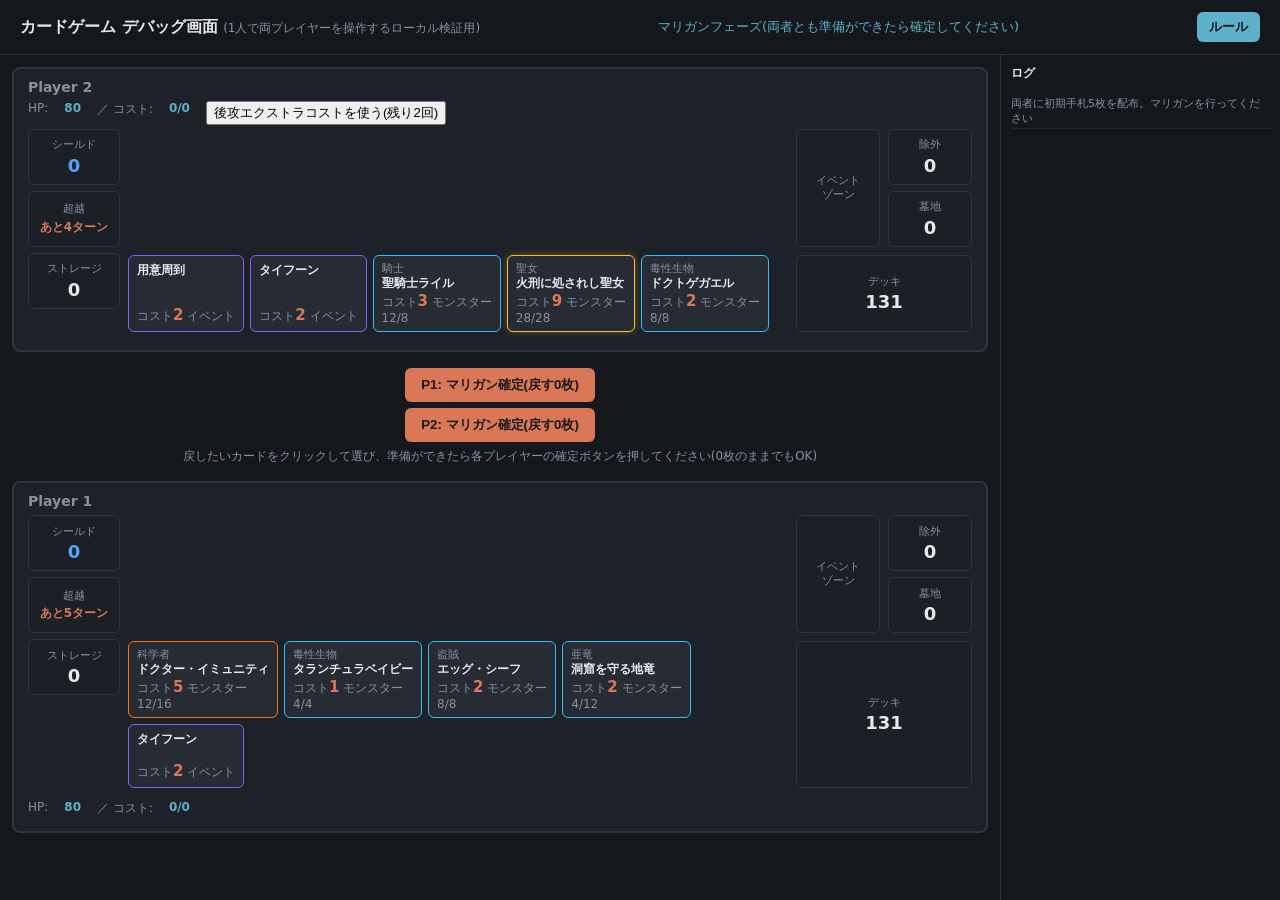
==== commit eab0842d: "Update index.html" ====
--- a/ui/index.html
+++ b/ui/index.html
@@ -6,7 +6,7 @@
 <title>カードゲーム デバッグ画面</title>
 <link rel="stylesheet" href="style.css" />
 </head>
-<body>
+<body class="page-local">
   <header>
     <h1>カードゲーム デバッグ画面 <span class="sub">(1人で両プレイヤーを操作するローカル検証用)</span></h1>
     <div id="turn-info"></div>
--- a/ui/style.css
+++ b/ui/style.css
@@ -8,6 +8,7 @@
   --accent2: #5fb0c9;
   --danger: #e06565;
   --good: #6fbf73;
+  --select-glow: #ff3ec8; /* 選択中カード・対象選択モーダルを強調するための専用色(既存の枠色と被らない色にする) */
   /* カード枠色(コスト帯・カード種別ごと。コストが上がるほど「強そう」に見えるよう寒色→暖色→金の順に配色) */
   --tier-event: #8b5cf6;
   --tier-low: #38bdf8;
@@ -259,6 +260,22 @@
 .event-zone-box {
   color: var(--accent2);
 }
+.event-zone-box.occupied {
+  align-items: stretch;
+  justify-content: flex-start;
+  padding: 4px;
+}
+.event-zone-box .event-zone-card {
+  cursor: default;
+  min-height: 0;
+  padding: 4px 6px;
+  font-size: 10px;
+  border-color: var(--tier-event);
+}
+.event-zone-box .event-zone-card .name {
+  font-size: 11px;
+  line-height: 1.3;
+}
 /* 除外:ほぼゲームに関与しないため、他ゾーンのような大きな枠は使わず、
    墓地等と同様にクリックで中身を確認できる小さいテキストリンクとして表示する */
 .exile-mini-link {
@@ -282,11 +299,26 @@
   position: relative; /* ツールチップの基準位置にする */
 }
 .card:hover { border-color: var(--accent2); }
-.card.selected { border-color: var(--accent); box-shadow: 0 0 0 1px var(--accent); }
+/* 「選択中」の表示は、コスト帯(tier-low/mid/high)や状態(transcend-candidate等)の
+   枠色と同じ「border-color」を取り合っていたため、他の色付き枠と組み合わさると
+   選択中かどうか非常にわかりにくくなっていた(2026/08/12修正)。
+   そこで選択中の強調は既存のborder-colorとは競合しない外側のoutline+box-shadowに
+   分離し、専用色でゆっくり明滅させることで、他の枠色と共存しても常に判別できるようにした */
+.card.selected {
+  outline: 3px solid var(--select-glow);
+  outline-offset: 3px;
+  animation: card-selected-pulse 1s ease-in-out infinite;
+}
+@keyframes card-selected-pulse {
+  0%, 100% { box-shadow: 0 0 0 0 rgba(255, 62, 200, 0.0); }
+  50% { box-shadow: 0 0 12px 4px rgba(255, 62, 200, 0.65); }
+}
 .card.empty-slot { background: transparent; border-style: dashed; color: var(--muted); cursor: default; align-items: center; justify-content: center; }
 .card.event-zone { border-color: var(--tier-event); color: var(--tier-event); font-size: 11px; }
 .card .name { font-weight: 600; }
-.card .race-line {
+/* .race-line(カードの種類表示)は.card以外の場所(デッキ編集画面の.deck-card等)でも
+   使えるよう、.cardスコープに限定しない汎用クラスとして定義する(2026/08/14) */
+.race-line {
   font-size: 11px;
   color: var(--muted);
   line-height: 1.2;
@@ -362,6 +394,26 @@
 .card:hover .card-effect-tooltip {
   opacity: 1;
 }
+/* 場(board-row)のツールチップ位置調整(2026/08/14修正: 左端のカードで手札と重なって
+   効果文が読めなくなっていた不具合の対応)。
+   ①相手の場(mirrored)は真上に相手の手札(hand-row)があるため、上向きに表示すると
+   　必ず手札の上に重なって隠れてしまう。相手側だけ下向き表示に切り替える
+   ②中央揃え(left:50%)のままだと、一番左・一番右のカードでは吹き出しが画面端や
+   　隣接パネル(左列のシールド/超越/ストレージ等)からはみ出しやすいため、
+   　両端のカード(data-slot="0"/"3")だけ左揃え・右揃えに変更する */
+.board-layout.mirrored .board-row .card-effect-tooltip {
+  bottom: auto;
+  top: calc(100% + 6px);
+}
+.board-row [data-slot="0"] .card-effect-tooltip {
+  left: 0;
+  transform: none;
+}
+.board-row [data-slot="3"] .card-effect-tooltip {
+  left: auto;
+  right: 0;
+  transform: none;
+}
 
 .controls {
   display: flex;
@@ -393,6 +445,7 @@
 }
 #log-panel h3 { font-size: 12px; color: var(--text); margin-top: 0; }
 #log-content div { padding: 2px 0; border-bottom: 1px solid #22262e; }
+#log-content strong { font-weight: 600; color: var(--text); }
 
 .winner-banner {
   grid-column: 1 / -1;
@@ -410,7 +463,12 @@
 }
 .zone-link:hover { color: var(--accent); }
 
-#zone-modal-overlay {
+/* 中身を確認するだけの墓地・デッキ等のモーダルと、効果対象を選択させるpickerモーダルの
+   両方に適用する共通の背景オーバーレイ。以前は#picker-modal-overlay側にこのルールが
+   適用されておらず、画面中央に固定表示されず、DOM上の位置(相手盤面の横)にそのまま
+   表示されてしまい、スクロールしないと見えないことがあった(2026/08/12修正) */
+#zone-modal-overlay,
+#picker-modal-overlay {
   position: fixed;
   inset: 0;
   background: rgba(0,0,0,0.6);
@@ -419,7 +477,8 @@
   justify-content: center;
   z-index: 100;
 }
-#zone-modal {
+#zone-modal,
+#picker-modal-box {
   background: var(--panel);
   border: 1px solid var(--border);
   border-radius: 8px;
@@ -428,7 +487,19 @@
   display: flex;
   flex-direction: column;
 }
-#zone-modal-header {
+/* pickerモーダル(効果対象の選択)は、単なる中身確認用のzone-modalと違い、
+   「プレイヤーの操作待ち」であることが一目でわかるよう、枠を強調色にして
+   ゆっくり明滅させる(対象選択中であることの明示) */
+#picker-modal-box {
+  border: 2px solid var(--select-glow);
+  animation: picker-modal-pulse 1.4s ease-in-out infinite;
+}
+@keyframes picker-modal-pulse {
+  0%, 100% { box-shadow: 0 0 0 0 rgba(255, 62, 200, 0.0); }
+  50% { box-shadow: 0 0 14px 3px rgba(255, 62, 200, 0.55); }
+}
+#zone-modal-header,
+#picker-modal-header {
   display: flex;
   justify-content: space-between;
   align-items: center;
@@ -436,7 +507,25 @@
   border-bottom: 1px solid var(--border);
   font-weight: 600;
 }
-#zone-modal-header button {
+#picker-modal-header {
+  background: rgba(255, 62, 200, 0.12);
+  flex-direction: column;
+  align-items: stretch;
+  gap: 4px;
+}
+#picker-modal-header-row {
+  display: flex;
+  justify-content: space-between;
+  align-items: center;
+}
+#picker-modal-badge {
+  font-size: 11px;
+  font-weight: 700;
+  color: var(--select-glow);
+  letter-spacing: 0.02em;
+}
+#zone-modal-header button,
+#picker-modal-header button {
   background: var(--accent);
   border: none;
   color: #1a1a1a;
@@ -449,9 +538,33 @@
   overflow-y: auto;
   font-size: 13px;
 }
-#zone-modal-content div {
-  padding: 3px 0;
+/* 直下の行(1枚ごとのカード)にのみ区切り線を入れる(直接の子要素にのみ適用する
+   ">"を使わないと、カード内の種類・効果文などの入れ子divにも線が入ってしまうため) */
+#zone-modal-content > div {
+  padding: 6px 0;
   border-bottom: 1px solid #22262e;
+}
+/* デッキ・ストレージ・墓地・除外の中身確認モーダル：種類・ステータス・効果文が
+   一目で分かるよう、名前だけの表示から1枚ずつのミニカード表示に変更(2026/08/14) */
+.zone-modal-card-head {
+  display: flex;
+  justify-content: space-between;
+  align-items: baseline;
+}
+.zone-modal-card-name {
+  font-weight: 600;
+  color: var(--text);
+}
+.zone-modal-card-meta {
+  font-size: 11px;
+  color: var(--accent2);
+  margin-top: 2px;
+}
+.zone-modal-card-effect {
+  font-size: 11.5px;
+  color: var(--muted);
+  line-height: 1.5;
+  margin-top: 4px;
 }
 
 #picker-modal-list {
@@ -473,6 +586,19 @@
 }
 #picker-modal-list button.picker-item:hover {
   border-color: var(--accent2);
+}
+/* 選択肢の下に効果文を常時表示する(2026/08/14追加)。
+   選ぶ前に効果を確認できず選びにくい、というフィードバックを受けて、
+   .card-effect-tooltipのようなホバー依存の表示ではなく常時表示に変更した */
+.picker-item-name {
+  font-weight: 600;
+}
+.picker-item-effect {
+  margin-top: 4px;
+  font-size: 11px;
+  line-height: 1.5;
+  color: var(--muted);
+  white-space: normal;
 }
 
 /* ルール説明モーダル。長文になるため、本文だけがスクロールし、
@@ -546,8 +672,80 @@
 #rules-modal-content th { background: #262b34; }
 #rules-modal-content strong { color: var(--accent); }
 
-/* ホーム画面・対戦画面それぞれに置く「ルール」ボタン */
-.btn-open-rules {
+/* 更新情報(パッチノート)モーダル。構造・見た目はルールモーダルと揃えている */
+#patch-modal-overlay {
+  position: fixed;
+  inset: 0;
+  background: rgba(0,0,0,0.6);
+  display: flex;
+  align-items: center;
+  justify-content: center;
+  z-index: 200;
+}
+#patch-modal {
+  background: var(--panel);
+  border: 1px solid var(--border);
+  border-radius: 8px;
+  width: min(560px, 92vw);
+  max-height: 85vh;
+  display: flex;
+  flex-direction: column;
+  overflow: hidden;
+}
+#patch-modal-header {
+  display: flex;
+  align-items: center;
+  gap: 10px;
+  padding: 10px 14px;
+  border-bottom: 1px solid var(--border);
+  flex-shrink: 0;
+  background: var(--panel);
+}
+#patch-modal-header button {
+  background: var(--accent);
+  border: none;
+  color: #1a1a1a;
+  font-weight: 700;
+  padding: 6px 14px;
+  border-radius: 6px;
+  cursor: pointer;
+  flex-shrink: 0;
+}
+#patch-modal-header .patch-modal-title {
+  font-weight: 700;
+  font-size: 14px;
+}
+#patch-modal-content {
+  padding: 4px 16px 18px;
+  overflow-y: auto;
+  font-size: 13px;
+  line-height: 1.6;
+}
+#patch-modal-content .patch-empty { margin: 16px 0; color: var(--muted); }
+#patch-modal-content .patch-day {
+  margin: 16px 0 6px;
+  padding-top: 12px;
+  border-top: 1px solid #22262e;
+}
+#patch-modal-content .patch-day:first-child { padding-top: 0; border-top: none; margin-top: 10px; }
+#patch-modal-content .patch-date {
+  font-weight: 700;
+  font-size: 13px;
+  color: var(--accent2);
+  margin: 0 0 8px;
+}
+#patch-modal-content .patch-card { margin: 0 0 10px 4px; }
+#patch-modal-content .patch-card-name {
+  font-weight: 700;
+  margin: 0 0 2px;
+}
+#patch-modal-content .patch-card ul { margin: 2px 0; padding-left: 20px; }
+#patch-modal-content .patch-card li { margin: 2px 0; }
+#patch-modal-content .patch-before { color: var(--muted); text-decoration: line-through; }
+#patch-modal-content .patch-after { color: var(--accent); font-weight: 600; }
+
+/* ホーム画面・対戦画面それぞれに置く「ルール」「更新情報」ボタン */
+.btn-open-rules, .btn-open-patchnotes {
   background: var(--accent2);
   border: none;
   color: #1a1a1a;
@@ -555,6 +753,19 @@
   padding: 6px 12px;
   border-radius: 6px;
   cursor: pointer;
+  position: relative;
+}
+/* 前回見た時点より新しい更新情報がある間だけ表示される「未読」ドット */
+.btn-open-patchnotes.has-unread::after {
+  content: "";
+  position: absolute;
+  top: -3px;
+  right: -3px;
+  width: 9px;
+  height: 9px;
+  border-radius: 50%;
+  background: #e05d5d;
+  border: 1.5px solid var(--bg, #14171c);
 }
 
 /* ==========================================================
